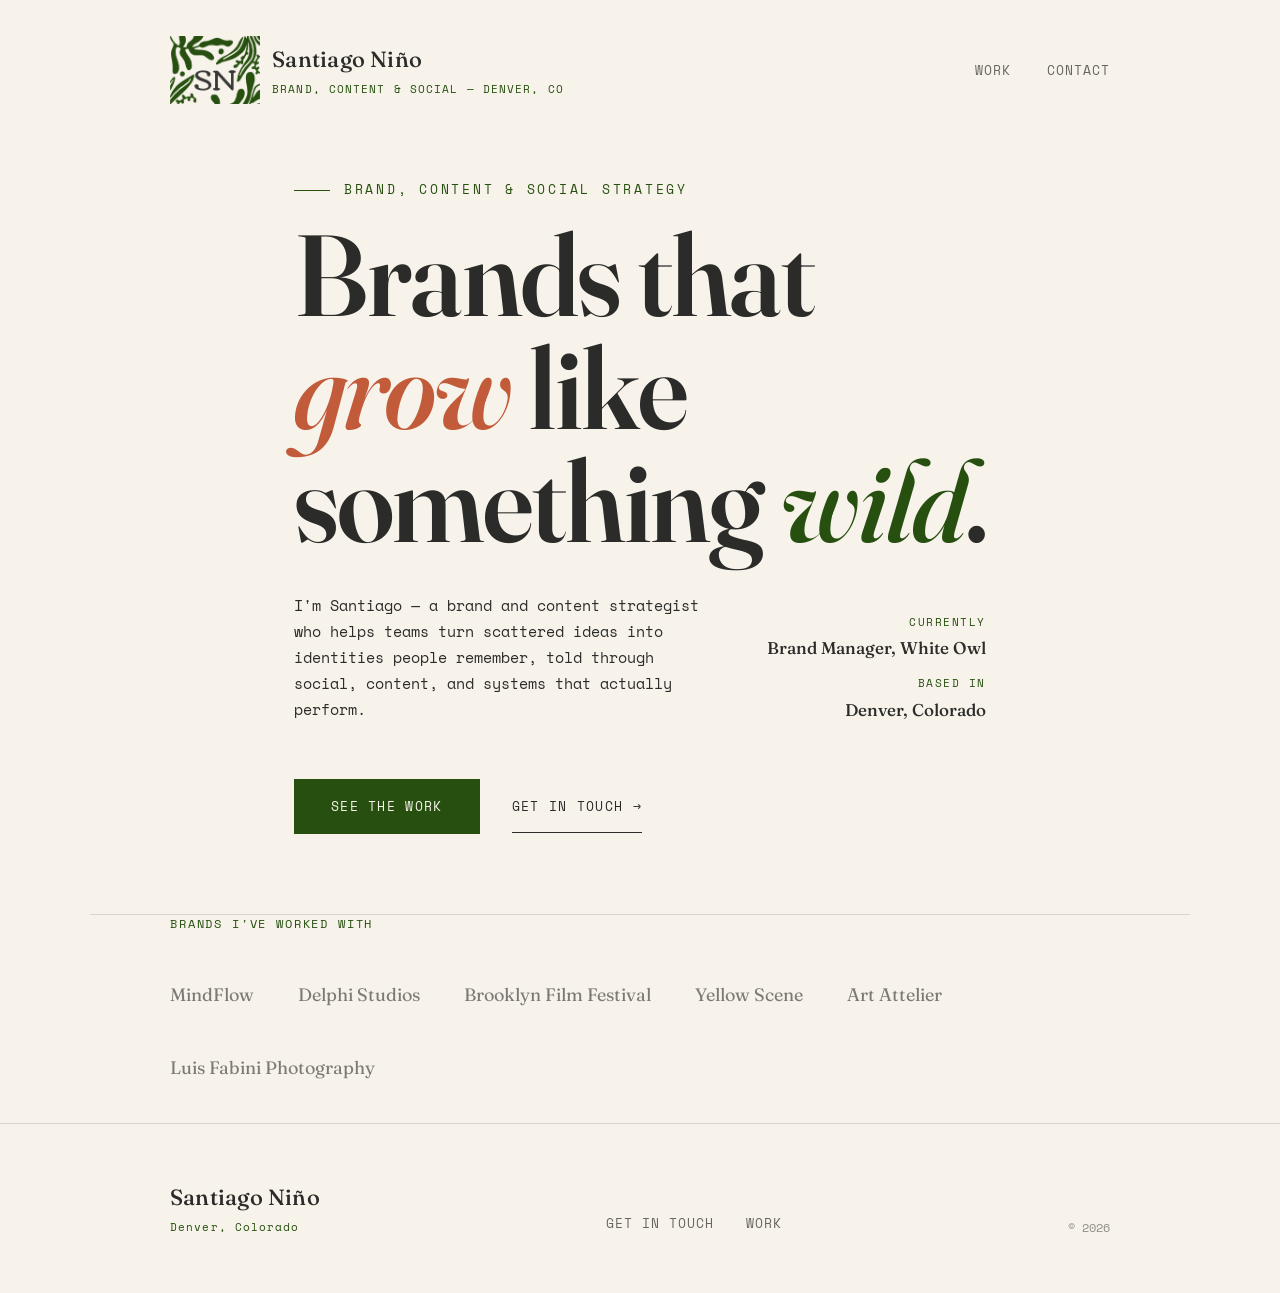
==== index.html @ 10a429a7 "Add files via upload" ====
<!DOCTYPE html>
<html lang="en">
<head>
<meta charset="UTF-8">
<meta name="viewport" content="width=device-width, initial-scale=1.0">
<title>Santiago Niño — Brand, Content & Social</title>
<meta name="description" content="Santiago Niño is a brand and content strategist based in Denver, Colorado, helping teams turn scattered ideas into identities people remember.">
<link rel="canonical" href="https://ageofdust.github.io/santiago-portfolio/">
<meta property="og:title" content="Santiago Niño — Brand, Content & Social">
<meta property="og:description" content="Santiago Niño is a brand and content strategist based in Denver, Colorado, helping teams turn scattered ideas into identities people remember.">
<meta property="og:type" content="website">
<meta name="twitter:card" content="summary">
<link rel="icon" type="image/png" href="[data-uri]">
<link rel="preconnect" href="https://fonts.googleapis.com">
<link rel="preconnect" href="https://fonts.gstatic.com" crossorigin>
<link href="https://fonts.googleapis.com/css2?family=Fraunces:ital,opsz,wght@0,9..144,300;0,9..144,400;0,9..144,500;0,9..144,600;0,9..144,900;1,9..144,400;1,9..144,500&family=Space+Mono:wght@400;700&display=swap" rel="stylesheet">
<link rel="stylesheet" href="css/styles.css">
</head>
<body data-section="">

<header>
  <div class="wrap nav">
    <a href="index.html" class="brand-link"><img src="[data-uri]" alt="Santiago Niño logo" class="brand-logo"><div class="brand-text"><span class="brand-name">Santiago Niño</span><span class="brand-year">BRAND, CONTENT &amp; SOCIAL — DENVER, CO</span></div></a>
    <nav class="nav-links">
      <a href="work/index.html" data-nav-link="work">Work</a>
      <a href="contact/index.html" data-nav-link="contact">Contact</a>
    </nav>
    <button class="menu-toggle" onclick="toggleMenu()" aria-label="Toggle menu">
      <span></span><span></span>
    </button>
  </div>
  <nav class="mobile-menu" id="mobile-menu">
    <a href="work/index.html" data-nav-link="work">Work</a>
    <a href="contact/index.html" data-nav-link="contact">Contact</a>
  </nav>
</header>

<main>
    <section class="hero">
      <div class="wrap hero-canvas">

        <div class="hero-content">
          <div class="eyebrow">Brand, content &amp; social strategy</div>
          <h1>
            <span class="line">Brands that</span>
            <span class="line"><span class="accent-rust">grow</span> like</span>
            <span class="line">something <span class="accent">wild</span>.</span>
          </h1>

          <div class="hero-sub-row">
            <p class="hero-sub">I'm Santiago — a brand and content strategist who helps teams turn scattered ideas into identities people remember, told through social, content, and systems that actually perform.</p>
            <div class="hero-meta">
              <div class="hero-meta-item">
                <span class="hero-meta-label">Currently</span>
                <span class="hero-meta-value">Brand Manager, White Owl</span>
              </div>
              <div class="hero-meta-item">
                <span class="hero-meta-label">Based in</span>
                <span class="hero-meta-value">Denver, Colorado</span>
              </div>
            </div>
          </div>

          <div class="cta-row">
            <a href="work/index.html" class="btn-primary">See the work</a>
            <a href="contact/index.html" class="btn-outline">Get in touch <span aria-hidden="true">→</span></a>
          </div>
        </div>

      </div>

      <div class="wrap strip">
        <div class="strip-inner">
          <div class="strip-label">Brands I've worked with</div>
          <div class="strip-items">
            <span>MindFlow</span>
            <span>Delphi Studios</span>
            <span>Brooklyn Film Festival</span>
            <span>Yellow Scene</span>
            <span>Art Attelier</span>
            <span>Luis Fabini Photography</span>
          </div>
        </div>
      </div>
    </section>

</main>

<footer>
  <div class="wrap footer-inner">
    <div>
      <div class="brand-name">Santiago Niño</div>
      <span class="brand-year">Denver, Colorado</span>
    </div>
    <div class="footer-links">
      <a href="contact/index.html">Get in Touch</a>
      <a href="work/index.html">Work</a>
    </div>
    <div class="footer-meta">© 2026</div>
  </div>
</footer>

<script src="js/main.js" defer></script>

</body>
</html>
---- css/styles.css ----
:root {
    --paper: #F7F3EA;
    --forest: #274F10;
    --forest-deep: #1B380A;
    --rust: #C25B3A;
    --gold: #D4A24E;
    --charcoal: #2B2B2A;

    --font-display: 'Fraunces', serif;
    --font-mono: 'Space Mono', monospace;
  }

  * { margin: 0; padding: 0; box-sizing: border-box; }

  html { scroll-behavior: smooth; }

  body {
    background: var(--paper);
    color: var(--charcoal);
    font-family: var(--font-mono);
    line-height: 1.6;
    font-size: 15px;
    overflow-x: hidden;
  }

  a { color: inherit; text-decoration: none; }

  .wrap {
    max-width: 1100px;
    margin: 0 auto;
    padding: 0 48px;
  }

  /* ---------- HEADER ---------- */
  header {
    position: relative;
    z-index: 20;
    padding: 36px 0;
  }

  .nav {
    display: flex;
    align-items: center;
    justify-content: space-between;
  }

  .brand-link {
    display: flex;
    align-items: center;
    gap: 12px;
    text-decoration: none;
    color: inherit;
  }

  .brand-logo {
    width: auto;
    height: 68px;
    display: block;
    flex-shrink: 0;
  }

  .brand-text {
    display: flex;
    flex-direction: column;
  }

  .brand-name {
    font-family: var(--font-display);
    font-size: 22px;
    font-weight: 500;
    letter-spacing: 0.01em;
  }

  .brand-year {
    font-family: var(--font-mono);
    font-size: 11px;
    letter-spacing: 0.1em;
    color: var(--forest);
    margin-top: 4px;
    display: block;
  }

  .nav-links {
    display: flex;
    align-items: center;
    gap: 36px;
    font-size: 12.5px;
    letter-spacing: 0.08em;
    text-transform: uppercase;
    padding-top: 4px;
  }

  .nav-links a {
    opacity: 0.7;
    transition: opacity 0.2s ease;
    border-bottom: 1px solid transparent;
    padding-bottom: 2px;
    cursor: pointer;
  }

  .nav-links a:hover,
  .nav-links a.is-active {
    opacity: 1;
    border-color: var(--forest);
  }

  /* ---------- MOBILE MENU ---------- */
  .menu-toggle {
    display: none;
    flex-direction: column;
    justify-content: center;
    gap: 6px;
    width: 32px;
    height: 32px;
    background: none;
    border: none;
    cursor: pointer;
    padding: 0;
  }

  .menu-toggle span {
    display: block;
    width: 100%;
    height: 1.5px;
    background: var(--charcoal);
    transition: transform 0.25s ease, opacity 0.25s ease;
  }

  .menu-toggle.is-open span:first-child {
    transform: translateY(3.5px) rotate(45deg);
  }

  .menu-toggle.is-open span:last-child {
    transform: translateY(-3.5px) rotate(-45deg);
  }

  .mobile-menu {
    display: none;
    flex-direction: column;
    max-height: 0;
    overflow: hidden;
    transition: max-height 0.3s ease;
    border-top: 1px solid rgba(43,43,42,0.15);
  }

  .mobile-menu.is-open {
    max-height: 220px;
  }

  .mobile-menu a {
    padding: 18px 24px;
    font-size: 13px;
    letter-spacing: 0.1em;
    text-transform: uppercase;
    color: var(--charcoal);
    opacity: 0.75;
    border-bottom: 1px solid rgba(43,43,42,0.1);
  }

  .mobile-menu a.is-active {
    opacity: 1;
    color: var(--forest);
  }

  /* ---------- SHARED EYEBROW ---------- */
  .eyebrow {
    font-family: var(--font-mono);
    font-size: 12.5px;
    letter-spacing: 0.22em;
    text-transform: uppercase;
    color: var(--forest);
    margin-bottom: 18px;
    display: flex;
    align-items: center;
    gap: 14px;
  }

  .eyebrow::before {
    content: '';
    display: block;
    width: 36px;
    height: 1px;
    background: var(--forest);
  }

  /* ---------- HERO (home view) ---------- */
  .hero {
    position: relative;
    padding: 40px 0 0;
    min-height: 72vh;
    display: flex;
    flex-direction: column;
    justify-content: center;
  }

  .hero-canvas {
    position: relative;
    min-height: 460px;
    display: flex;
    align-items: center;
  }

  .hero-content {
    position: relative;
    z-index: 5;
    max-width: 920px;
  }

  .hero h1 {
    font-family: var(--font-display);
    font-weight: 600;
    font-size: clamp(56px, 9vw, 124px);
    line-height: 0.98;
    letter-spacing: -0.015em;
    color: var(--charcoal);
  }

  .hero h1 .line {
    display: block;
  }

  .hero h1 .accent {
    font-style: italic;
    font-weight: 500;
    color: var(--forest);
  }

  .hero h1 .accent-rust {
    font-style: italic;
    font-weight: 500;
    color: var(--rust);
  }

  .hero-sub-row {
    display: flex;
    align-items: flex-end;
    justify-content: space-between;
    gap: 40px;
    margin-top: 36px;
    flex-wrap: wrap;
  }

  .hero-sub {
    font-family: var(--font-mono);
    font-size: 14.5px;
    line-height: 1.8;
    max-width: 420px;
    color: var(--charcoal);
  }

  .hero-meta {
    display: flex;
    flex-direction: column;
    gap: 14px;
    font-size: 12.5px;
    text-align: right;
    min-width: 200px;
  }

  .hero-meta-item {
    display: flex;
    flex-direction: column;
    gap: 3px;
  }

  .hero-meta-label {
    text-transform: uppercase;
    letter-spacing: 0.14em;
    color: var(--forest);
    font-size: 11px;
  }

  .hero-meta-value {
    font-family: var(--font-display);
    font-size: 17px;
    font-weight: 500;
    color: var(--charcoal);
  }

  /* ---------- CTA ROW ---------- */
  .cta-row {
    display: flex;
    align-items: center;
    gap: 32px;
    margin-top: 56px;
  }

  .btn-primary {
    background: var(--forest);
    color: var(--paper);
    padding: 16px 36px;
    font-family: var(--font-mono);
    font-size: 13px;
    letter-spacing: 0.1em;
    text-transform: uppercase;
    transition: background 0.2s ease, transform 0.15s ease;
    display: inline-block;
    border: 1px solid var(--forest);
    cursor: pointer;
  }

  .btn-primary:hover {
    background: var(--forest-deep);
    transform: translateY(-2px);
  }

  .btn-outline {
    font-family: var(--font-mono);
    font-size: 13px;
    letter-spacing: 0.1em;
    text-transform: uppercase;
    display: inline-flex;
    align-items: center;
    gap: 10px;
    padding: 16px 0;
    border-bottom: 1px solid var(--charcoal);
    transition: color 0.2s ease, border-color 0.2s ease;
    cursor: pointer;
  }

  .btn-outline:hover {
    color: var(--rust);
    border-color: var(--rust);
  }

  /* ---------- STRIP ---------- */
  .strip {
    border-top: 1px solid rgba(43,43,42,0.15);
    margin-top: 80px;
    padding: 28px 0;
  }

  .strip-inner {
    display: flex;
    align-items: center;
    gap: 48px;
    flex-wrap: wrap;
    justify-content: space-between;
  }

  .strip-label {
    font-size: 11.5px;
    letter-spacing: 0.16em;
    text-transform: uppercase;
    color: var(--forest);
    white-space: nowrap;
  }

  .strip-items {
    display: flex;
    gap: 44px;
    flex-wrap: wrap;
    font-family: var(--font-display);
    font-size: 18px;
    color: var(--charcoal);
    opacity: 0.6;
  }

  /* ---------- PAGE INTRO (work view) ---------- */
  .page-intro {
    padding: 40px 0 64px;
  }

  .page-intro h1 {
    font-family: var(--font-display);
    font-weight: 600;
    font-size: clamp(44px, 6.4vw, 84px);
    line-height: 1.04;
    letter-spacing: -0.01em;
    max-width: 760px;
  }

  .page-intro h1 .accent {
    font-style: italic;
    font-weight: 500;
    color: var(--forest);
  }

  .page-intro-sub {
    margin-top: 28px;
    max-width: 480px;
    font-size: 14.5px;
    line-height: 1.8;
  }

  /* ---------- CONTACT VIEW ---------- */
  .contact-hero {
    padding: 64px 0 140px;
    min-height: 64vh;
    display: flex;
    align-items: center;
  }

  .contact-hero h1 {
    font-family: var(--font-display);
    font-weight: 600;
    font-size: clamp(48px, 7.5vw, 100px);
    line-height: 1.02;
    letter-spacing: -0.01em;
    margin-top: 4px;
  }

  .contact-sub {
    margin-top: 28px;
    max-width: 460px;
    font-size: 15px;
    line-height: 1.8;
    color: var(--charcoal);
    opacity: 0.8;
  }

  .contact-links {
    margin-top: 56px;
    display: flex;
    flex-direction: column;
    gap: 0;
  }

  .contact-link {
    display: flex;
    align-items: baseline;
    gap: 24px;
    padding: 26px 0;
    border-top: 1px solid rgba(43,43,42,0.15);
    transition: padding-left 0.25s ease, color 0.25s ease;
  }

  .contact-links .contact-link:last-child {
    border-bottom: 1px solid rgba(43,43,42,0.15);
  }

  .contact-link:hover {
    padding-left: 12px;
    color: var(--rust);
  }

  .contact-link-label {
    font-family: var(--font-mono);
    font-size: 12px;
    letter-spacing: 0.14em;
    text-transform: uppercase;
    color: var(--forest);
    width: 90px;
    flex-shrink: 0;
  }

  .contact-link:hover .contact-link-label {
    color: var(--rust);
  }

  .contact-link-value {
    font-family: var(--font-display);
    font-size: clamp(20px, 2.6vw, 30px);
    font-weight: 500;
  }

  /* ---------- PROJECT INDEX ---------- */
  .project-index {
    border-top: 1px solid rgba(43,43,42,0.15);
  }

  .project {
    display: grid;
    grid-template-columns: 90px 1.4fr 1fr auto;
    align-items: center;
    gap: 32px;
    padding: 38px 0;
    border-bottom: 1px solid rgba(43,43,42,0.15);
    transition: padding-left 0.25s ease, padding-right 0.25s ease, background 0.25s ease;
    position: relative;
  }

  .project:hover {
    background: rgba(39,79,16,0.05);
    padding-left: 16px;
    padding-right: 16px;
    margin: 0 -16px;
  }

  .project-num {
    font-family: var(--font-mono);
    font-size: 13px;
    color: var(--forest);
    letter-spacing: 0.05em;
  }

  .project-name {
    font-family: var(--font-display);
    font-weight: 500;
    font-size: clamp(28px, 4vw, 46px);
    line-height: 1.08;
    transition: color 0.25s ease, font-style 0.25s ease;
  }

  .project:hover .project-name {
    color: var(--rust);
    font-style: italic;
  }

  .project-meta {
    display: flex;
    flex-direction: column;
    gap: 6px;
  }

  .project-tag {
    display: inline-flex;
    align-items: center;
    gap: 8px;
    font-size: 11px;
    letter-spacing: 0.14em;
    text-transform: uppercase;
    color: var(--forest);
  }

  .project-tag.is-personal {
    color: var(--rust);
  }

  .project-tag::before {
    content: '';
    display: block;
    width: 7px;
    height: 7px;
    border-radius: 50%;
    background: currentColor;
  }

  .project-desc {
    font-size: 13.5px;
    color: var(--charcoal);
    opacity: 0.75;
    max-width: 320px;
    line-height: 1.7;
  }

  .project-arrow {
    font-family: var(--font-display);
    font-size: 28px;
    font-style: italic;
    color: var(--charcoal);
    opacity: 0;
    transform: translateX(-8px);
    transition: opacity 0.25s ease, transform 0.25s ease;
    justify-self: end;
  }

  .project:hover .project-arrow {
    opacity: 1;
    transform: translateX(0);
    color: var(--rust);
  }

  /* ---------- LEGEND ---------- */
  .legend {
    display: flex;
    gap: 32px;
    padding: 32px 0;
    flex-wrap: wrap;
  }

  .legend-item {
    display: flex;
    align-items: center;
    gap: 10px;
    font-size: 11px;
    letter-spacing: 0.14em;
    text-transform: uppercase;
    color: var(--charcoal);
    opacity: 0.6;
  }

  .legend-dot {
    width: 7px;
    height: 7px;
    border-radius: 50%;
    background: var(--forest);
    display: block;
  }

  .legend-dot.is-personal {
    background: var(--rust);
  }

  /* ---------- FOOTER ---------- */
  footer {
    border-top: 1px solid rgba(43,43,42,0.15);
    padding: 56px 0;
    margin-top: 40px;
  }

  .footer-inner {
    display: flex;
    align-items: flex-end;
    justify-content: space-between;
    flex-wrap: wrap;
    gap: 24px;
  }

  .footer-links {
    display: flex;
    gap: 32px;
    font-size: 12.5px;
    letter-spacing: 0.08em;
    text-transform: uppercase;
  }

  .footer-links a {
    opacity: 0.7;
    transition: opacity 0.2s ease;
    border-bottom: 1px solid transparent;
    padding-bottom: 2px;
  }

  .footer-links a:hover {
    opacity: 1;
    border-color: var(--forest);
  }

  .footer-meta {
    font-size: 12px;
    color: var(--charcoal);
    opacity: 0.5;
  }

  /* ---------- PROJECT HEADER (individual project view) ---------- */
  .project-header {
    padding: 40px 0 56px;
  }

  .back-link {
    display: inline-flex;
    align-items: center;
    gap: 8px;
    font-size: 12.5px;
    letter-spacing: 0.1em;
    text-transform: uppercase;
    color: var(--forest);
    margin-bottom: 36px;
    border-bottom: 1px solid transparent;
    padding-bottom: 2px;
    transition: border-color 0.2s ease;
  }

  .back-link:hover {
    border-color: var(--forest);
  }

  .project-header-row {
    display: flex;
    align-items: center;
    gap: 36px;
  }

  .project-header-top {
    display: flex;
    align-items: center;
    gap: 24px;
    flex-shrink: 0;
  }

  .project-logo {
    width: 104px;
    height: 104px;
    border-radius: 22px;
    object-fit: cover;
    flex-shrink: 0;
    box-shadow: 0 8px 28px rgba(43,43,42,0.18);
  }

  .project-logo--wide {
    width: 168px;
    height: 90px;
    border-radius: 14px;
  }

  .project-logo--placeholder {
    background: var(--forest);
    color: var(--paper);
    display: flex;
    align-items: center;
    justify-content: center;
    font-family: var(--font-display);
    font-weight: 600;
    font-size: 30px;
    letter-spacing: 0.01em;
  }

  .project-header-top h1 {
    font-family: var(--font-display);
    font-weight: 600;
    font-size: clamp(32px, 4.4vw, 50px);
    line-height: 1.04;
    letter-spacing: -0.01em;
    white-space: nowrap;
  }

  .project-header-text {
    max-width: 560px;
  }

  .project-header-text .project-tag {
    margin-bottom: 10px;
  }

  .project-header-text p {
    font-size: 14.5px;
    line-height: 1.8;
    color: var(--charcoal);
    opacity: 0.85;
  }

  /* ---------- ACCORDION ---------- */
  .accordion-section {
    padding-bottom: 100px;
  }

  .accordion-item {
    border-top: 1px solid rgba(43,43,42,0.15);
  }

  .accordion-item:last-child {
    border-bottom: 1px solid rgba(43,43,42,0.15);
  }

  .accordion-trigger {
    width: 100%;
    display: flex;
    align-items: center;
    gap: 28px;
    padding: 30px 0;
    background: none;
    border: none;
    cursor: pointer;
    font-family: var(--font-mono);
    text-align: left;
    color: var(--charcoal);
    transition: padding-left 0.2s ease;
  }

  .accordion-trigger:hover {
    padding-left: 8px;
  }

  .accordion-num {
    font-size: 13px;
    color: var(--forest);
    letter-spacing: 0.05em;
  }

  .accordion-title {
    font-family: var(--font-display);
    font-weight: 500;
    font-size: clamp(24px, 3vw, 34px);
    flex: 1;
    transition: color 0.2s ease;
  }

  .accordion-trigger:hover .accordion-title {
    color: var(--rust);
  }

  .accordion-icon {
    font-family: var(--font-mono);
    font-size: 22px;
    color: var(--forest);
    transition: transform 0.25s ease;
    width: 24px;
    text-align: center;
  }

  .accordion-item.is-open .accordion-icon {
    transform: rotate(45deg);
  }

  .accordion-panel {
    max-height: 0;
    overflow: hidden;
    transition: max-height 0.35s ease;
  }

  .accordion-panel-inner {
    padding: 0 0 44px;
    display: flex;
    flex-direction: column;
    gap: 24px;
  }

  .accordion-visual {
    background: var(--card, #F1EDE3);
    background: rgba(39,79,16,0.06);
    border: 1px dashed rgba(39,79,16,0.3);
    border-radius: 14px;
    min-height: 280px;
    display: flex;
    align-items: center;
    justify-content: center;
  }

  .visual-placeholder {
    font-size: 12px;
    letter-spacing: 0.12em;
    text-transform: uppercase;
    color: var(--forest);
    opacity: 0.6;
  }

  .accordion-panel-inner p {
    font-size: 14px;
    line-height: 1.8;
    color: var(--charcoal);
    opacity: 0.8;
    max-width: 640px;
  }

  .article-link {
    display: inline-flex;
    align-items: center;
    gap: 8px;
    font-family: var(--font-mono);
    font-size: 13px;
    letter-spacing: 0.08em;
    text-transform: uppercase;
    color: var(--forest);
    border-bottom: 1px solid var(--forest);
    padding-bottom: 3px;
    align-self: flex-start;
    transition: color 0.2s ease, border-color 0.2s ease;
  }

  .article-link:hover {
    color: var(--rust);
    border-color: var(--rust);
  }

  /* ---------- RESPONSIVE ---------- */
  @media (max-width: 980px) {
    .nav { align-items: center; }
    .nav-links { display: none; }
    .menu-toggle { display: flex; }
    .mobile-menu { display: flex; }
    .hero { min-height: auto; padding: 20px 0 60px; }
    .hero-canvas { min-height: auto; }
    .hero-sub-row { flex-direction: column; align-items: flex-start; }
    .hero-meta { flex-direction: row; text-align: left; gap: 32px; }
    .cta-row { flex-direction: column; align-items: flex-start; gap: 20px; }
    .wrap { padding: 0 24px; }

    .project {
      grid-template-columns: 48px 1fr;
      grid-template-areas:
        "num name"
        ". meta"
        ". desc"
        ". arrow";
      row-gap: 10px;
    }
    .project-num { grid-area: num; }
    .project-name { grid-area: name; }
    .project-meta { grid-area: meta; }
    .project-desc { grid-area: desc; max-width: none; }
    .project-arrow { grid-area: arrow; justify-self: start; }
    .contact-hero { padding: 40px 0 80px; min-height: auto; }
    .contact-link { flex-direction: column; gap: 8px; }
    .contact-link-label { width: auto; }

    .project-header-row { flex-direction: column; align-items: flex-start; gap: 18px; }
    .project-header-top { gap: 16px; }
    .project-logo { width: 72px; height: 72px; border-radius: 16px; }
    .project-header-top h1 { font-size: 28px; white-space: normal; }
    .accordion-trigger { gap: 16px; }
    .accordion-visual { min-height: 200px; }
    .project-logo--wide { width: 130px; height: 70px; }
  }

  @media (max-width: 480px) {
    .wrap { padding: 0 20px; }
    .hero h1 { font-size: 40px; }
    .hero-sub { font-size: 14px; }
    .hero-meta { flex-direction: column; gap: 16px; }
    .btn-primary, .btn-outline { width: 100%; justify-content: center; text-align: center; }
    .cta-row { width: 100%; }
    .strip-inner { flex-direction: column; align-items: flex-start; gap: 16px; }
    .strip-items { gap: 20px 28px; font-size: 16px; }
    .page-intro h1 { font-size: 30px; }
    .contact-hero h1 { font-size: 36px; }
    .contact-link-value { font-size: 18px; word-break: break-word; }
    .accordion-trigger { gap: 10px; padding: 22px 0; }
    .accordion-title { font-size: 19px; }
    .accordion-icon { font-size: 18px; width: 18px; }
    .project-name { font-size: 24px; }
    .project-header-top h1 { font-size: 24px; }
    .project-logo { width: 60px; height: 60px; border-radius: 14px; }
    .project-logo--wide { width: 110px; height: 60px; }
  }

  @media (min-width: 1280px) {
    .wrap {
      padding: 0 80px;
    }
  }

  @media (min-width: 1440px) {
    .wrap {
      padding: 0 120px;
    }
  }
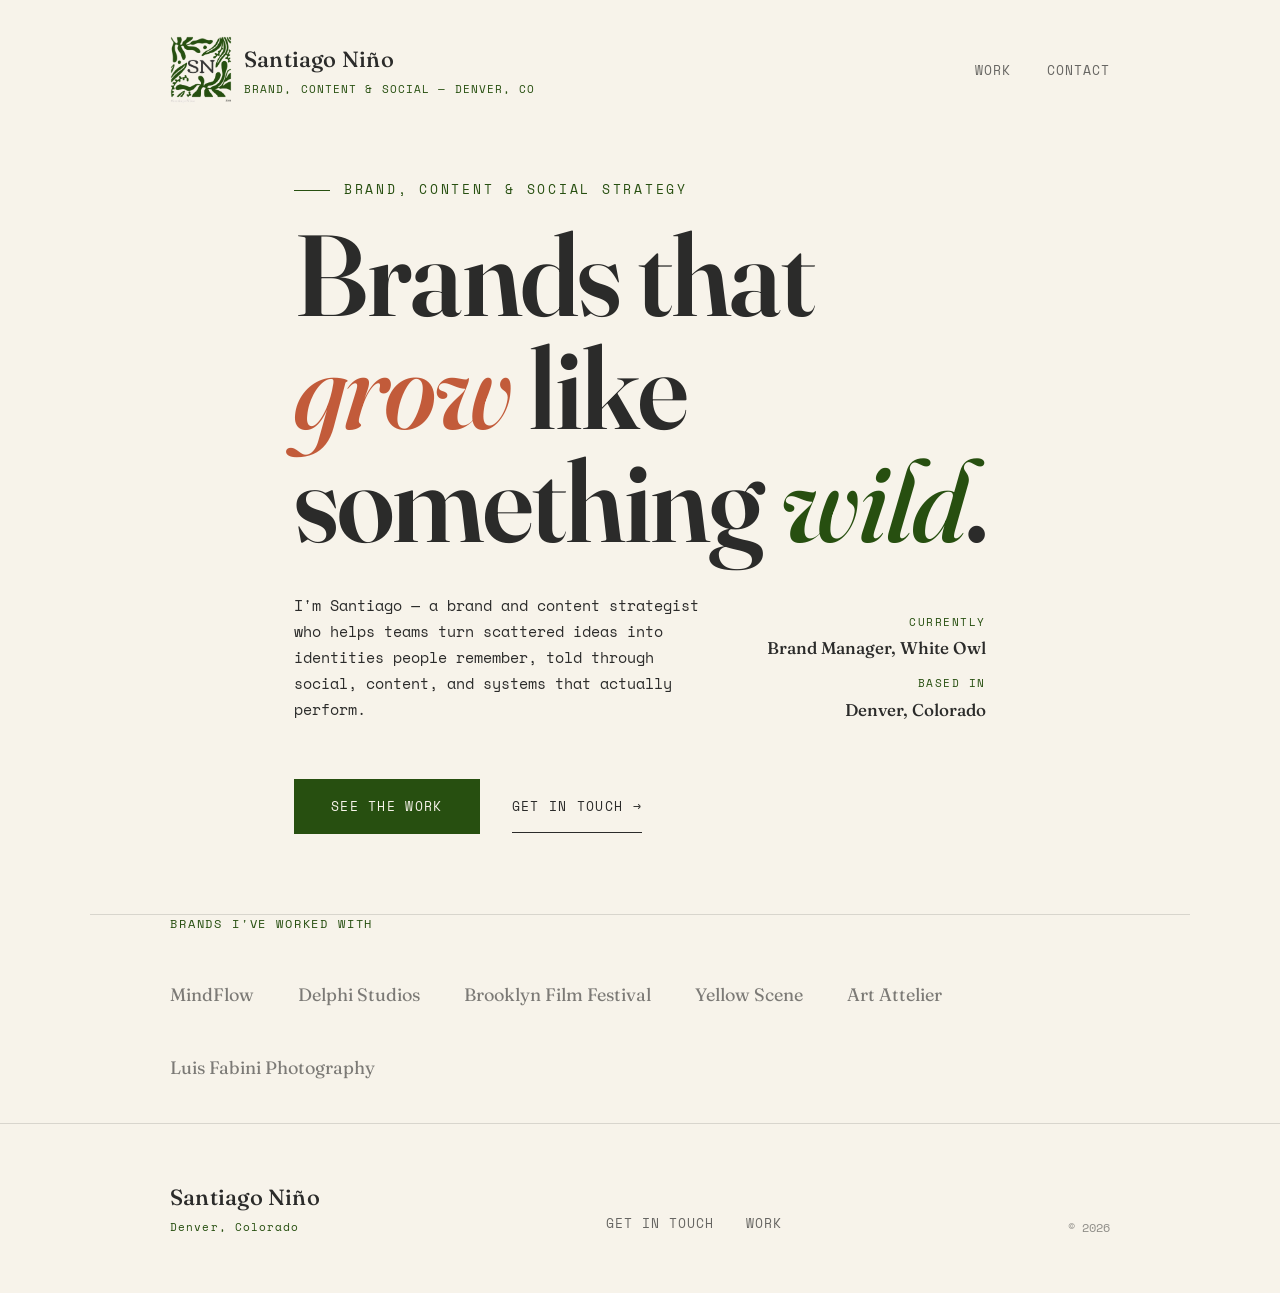
==== commit 8273d423: "Add files via upload" ====
--- a/index.html
+++ b/index.html
@@ -5,7 +5,7 @@
 <meta name="viewport" content="width=device-width, initial-scale=1.0">
 <title>Santiago Niño — Brand, Content & Social</title>
 <meta name="description" content="Santiago Niño is a brand and content strategist based in Denver, Colorado, helping teams turn scattered ideas into identities people remember.">
-<link rel="canonical" href="https://ageofdust.github.io/santiago-portfolio/">
+<link rel="canonical" href="https://ageofdust.github.io/">
 <meta property="og:title" content="Santiago Niño — Brand, Content & Social">
 <meta property="og:description" content="Santiago Niño is a brand and content strategist based in Denver, Colorado, helping teams turn scattered ideas into identities people remember.">
 <meta property="og:type" content="website">
@@ -20,7 +20,7 @@
 
 <header>
   <div class="wrap nav">
-    <a href="index.html" class="brand-link"><img src="[data-uri]" alt="Santiago Niño logo" class="brand-logo"><div class="brand-text"><span class="brand-name">Santiago Niño</span><span class="brand-year">BRAND, CONTENT &amp; SOCIAL — DENVER, CO</span></div></a>
+    <a href="index.html" class="brand-link"><img src="img/logo.png" alt="Santiago Niño logo" class="brand-logo"><div class="brand-text"><span class="brand-name">Santiago Niño</span><span class="brand-year">BRAND, CONTENT &amp; SOCIAL — DENVER, CO</span></div></a>
     <nav class="nav-links">
       <a href="work/index.html" data-nav-link="work">Work</a>
       <a href="contact/index.html" data-nav-link="contact">Contact</a>
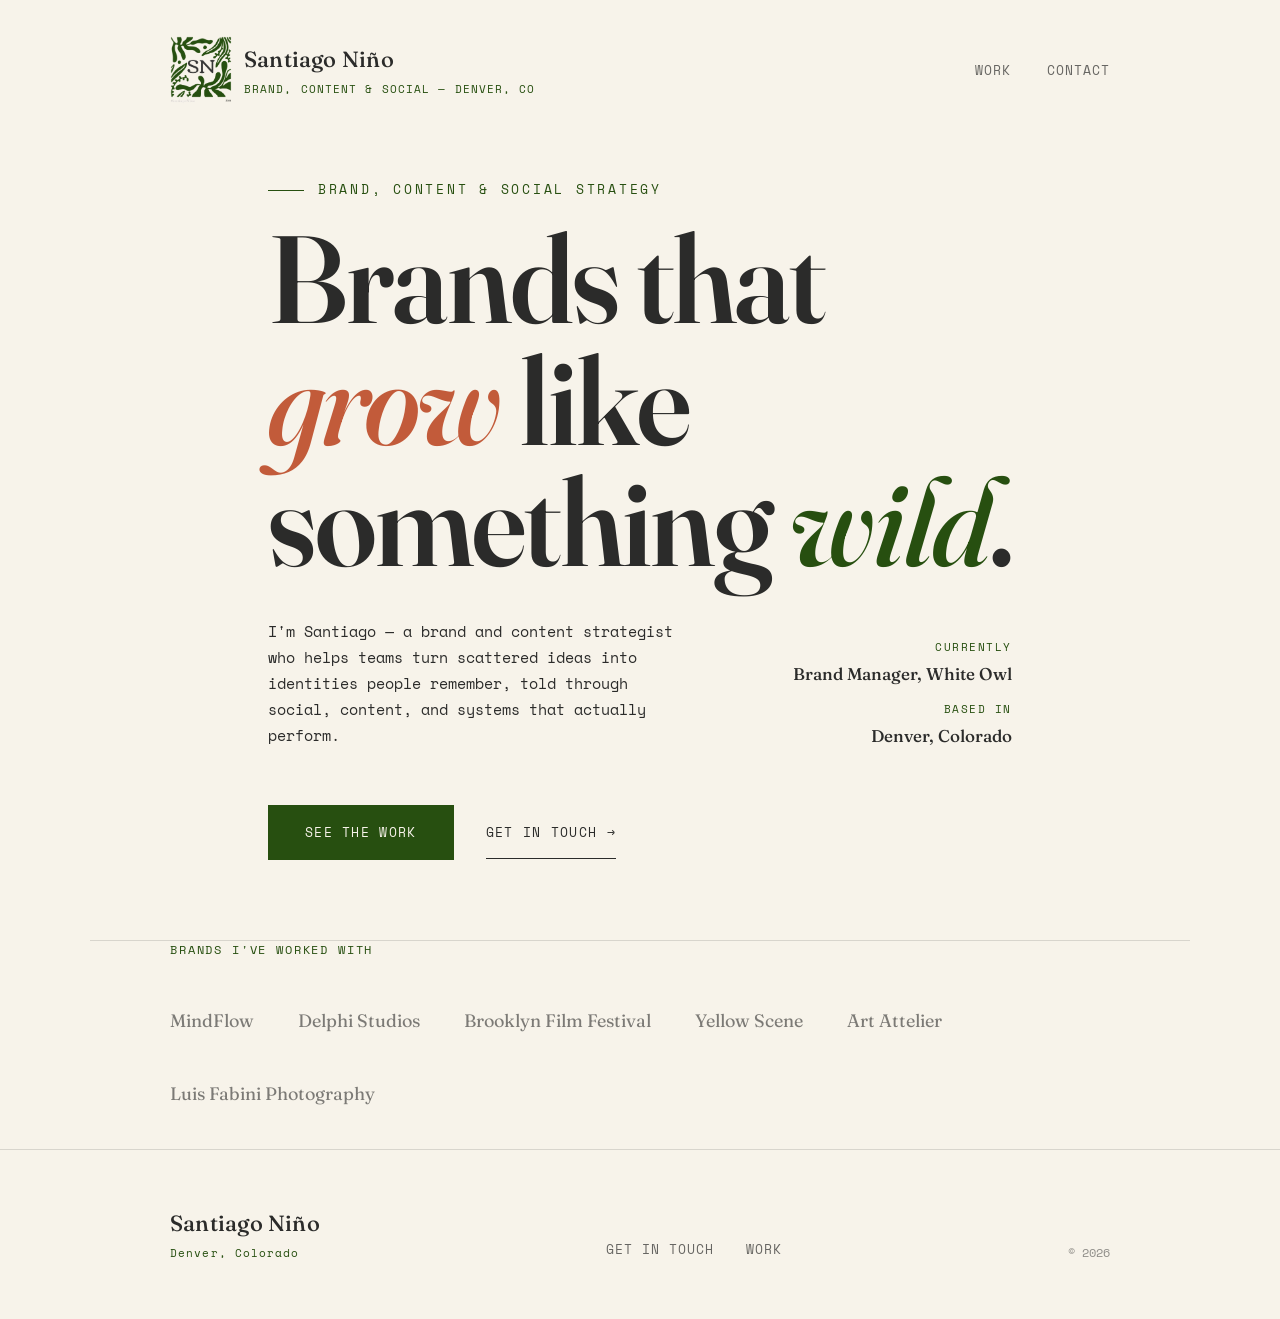
==== commit a580258d: "Add files via upload" ====
--- a/index.html
+++ b/index.html
@@ -10,7 +10,7 @@
 <meta property="og:description" content="Santiago Niño is a brand and content strategist based in Denver, Colorado, helping teams turn scattered ideas into identities people remember.">
 <meta property="og:type" content="website">
 <meta name="twitter:card" content="summary">
-<link rel="icon" type="image/png" href="[data-uri]">
+<link rel="icon" type="image/png" href="img/logo.png">
 <link rel="preconnect" href="https://fonts.googleapis.com">
 <link rel="preconnect" href="https://fonts.gstatic.com" crossorigin>
 <link href="https://fonts.googleapis.com/css2?family=Fraunces:ital,opsz,wght@0,9..144,300;0,9..144,400;0,9..144,500;0,9..144,600;0,9..144,900;1,9..144,400;1,9..144,500&family=Space+Mono:wght@400;700&display=swap" rel="stylesheet">
@@ -20,7 +20,7 @@
 
 <header>
   <div class="wrap nav">
-    <a href="index.html" class="brand-link"><img src="img/logo.png" alt="Santiago Niño logo" class="brand-logo"><div class="brand-text"><span class="brand-name">Santiago Niño</span><span class="brand-year">BRAND, CONTENT &amp; SOCIAL — DENVER, CO</span></div></a>
+    <a href="index.html" class="brand-link"><img src="img/logo-header.png" alt="Santiago Niño logo" class="brand-logo"><div class="brand-text"><span class="brand-name">Santiago Niño</span><span class="brand-year">BRAND, CONTENT &amp; SOCIAL — DENVER, CO</span></div></a>
     <nav class="nav-links">
       <a href="work/index.html" data-nav-link="work">Work</a>
       <a href="contact/index.html" data-nav-link="contact">Contact</a>
--- a/css/styles.css
+++ b/css/styles.css
@@ -204,12 +204,13 @@
     position: relative;
     z-index: 5;
     max-width: 920px;
+    width: 100%;
   }
 
   .hero h1 {
     font-family: var(--font-display);
     font-weight: 600;
-    font-size: clamp(56px, 9vw, 124px);
+    font-size: clamp(44px, 10.5vw, 124px);
     line-height: 0.98;
     letter-spacing: -0.015em;
     color: var(--charcoal);
@@ -327,7 +328,8 @@
   .strip {
     border-top: 1px solid rgba(43,43,42,0.15);
     margin-top: 80px;
-    padding: 28px 0;
+    padding-top: 28px;
+    padding-bottom: 28px;
   }
 
   .strip-inner {
@@ -452,6 +454,41 @@
     font-family: var(--font-display);
     font-size: clamp(20px, 2.6vw, 30px);
     font-weight: 500;
+  }
+
+  /* contact page layout — photo sits beside the headline block */
+  .contact-layout {
+    display: grid;
+    grid-template-columns: 1fr 200px;
+    gap: 56px;
+    align-items: start;
+  }
+
+  .contact-photo-col { order: 2; padding-top: 8px; }
+
+  .contact-photo {
+    width: 200px;
+    height: 200px;
+    object-fit: cover;
+    object-position: center 10%;
+    display: block;
+    border-radius: 4px;
+  }
+
+  .contact-content-col { order: 1; min-width: 0; }
+
+  @media (max-width: 680px) {
+    .contact-layout {
+      grid-template-columns: 1fr;
+      gap: 32px;
+    }
+    .contact-photo-col { order: -1; }
+    .contact-photo {
+      width: 120px;
+      height: 120px;
+      border-radius: 50%;
+      object-position: center 12%;
+    }
   }
 
   /* ---------- PROJECT INDEX ---------- */
@@ -555,7 +592,8 @@
   .legend {
     display: flex;
     gap: 32px;
-    padding: 32px 0;
+    padding-top: 32px;
+    padding-bottom: 32px;
     flex-wrap: wrap;
   }
 
@@ -833,7 +871,237 @@
     border-color: var(--rust);
   }
 
-  /* ---------- RESPONSIVE ---------- */
+  /* ---------- EMAIL SHOWCASE ---------- */
+  .email-showcase {
+    display: flex;
+    flex-direction: column;
+    gap: 48px;
+    padding-bottom: 8px;
+  }
+
+  .email-card {
+    display: grid;
+    grid-template-columns: 1fr 1fr;
+    gap: 40px;
+    align-items: start;
+    padding: 32px;
+    background: rgba(39,79,16,0.04);
+    border: 1px solid rgba(39,79,16,0.15);
+    border-radius: 14px;
+  }
+
+  .email-card-meta { display: flex; flex-direction: column; gap: 14px; }
+  .email-card-eyebrow {
+    font-family: var(--font-mono);
+    font-size: 11px;
+    letter-spacing: 0.18em;
+    text-transform: uppercase;
+    color: var(--rust);
+  }
+  .email-card-title {
+    font-family: var(--font-display);
+    font-size: 22px;
+    font-weight: 500;
+    color: var(--ink);
+    line-height: 1.2;
+    margin: 0;
+  }
+  .email-card-body {
+    font-size: 14px;
+    line-height: 1.75;
+    color: var(--charcoal);
+    opacity: 0.85;
+    margin: 0;
+  }
+  .email-card-stats {
+    display: flex;
+    flex-wrap: wrap;
+    gap: 10px;
+    margin-top: 4px;
+  }
+  .email-stat {
+    font-family: var(--font-mono);
+    font-size: 10px;
+    letter-spacing: 0.1em;
+    text-transform: uppercase;
+    color: var(--forest);
+    border: 1px solid rgba(39,79,16,0.35);
+    padding: 5px 10px;
+    border-radius: 100px;
+  }
+
+  .email-preview-wrap {
+    position: relative;
+    border-radius: 8px;
+    overflow: hidden;
+    box-shadow: 0 8px 28px -8px rgba(30,23,53,0.18);
+    background: #f4f1ea;
+    height: 420px;
+  }
+  .email-preview-wrap iframe {
+    width: 600px;
+    height: 800px;
+    border: none;
+    transform: scale(0.56);
+    transform-origin: top left;
+    pointer-events: none;
+  }
+  .email-preview-link {
+    position: absolute;
+    inset: 0;
+    display: flex;
+    align-items: flex-end;
+    justify-content: flex-end;
+    padding: 14px;
+    background: linear-gradient(to top, rgba(30,23,53,0.3) 0%, transparent 40%);
+    opacity: 0;
+    transition: opacity 0.2s;
+  }
+  .email-preview-wrap:hover .email-preview-link { opacity: 1; }
+  .email-preview-link a {
+    font-family: var(--font-mono);
+    font-size: 11px;
+    letter-spacing: 0.1em;
+    text-transform: uppercase;
+    color: #fff;
+    background: rgba(30,23,53,0.75);
+    padding: 8px 14px;
+    border-radius: 100px;
+    text-decoration: none;
+    transition: background 0.2s;
+  }
+  .email-preview-link a:hover { background: var(--forest); }
+
+  .email-showcase-intro {
+    font-size: 14px;
+    line-height: 1.8;
+    color: var(--charcoal);
+    opacity: 0.8;
+    max-width: 640px;
+    margin: 0 0 8px;
+  }
+
+  /* ---------- MINDFLOW BLOG CARDS ---------- */
+  .mf-blog-intro {
+    font-size: 14px; line-height: 1.8; color: var(--charcoal);
+    opacity: 0.8; max-width: 640px; margin: 0 0 28px;
+  }
+  .mf-blog-grid {
+    display: grid; grid-template-columns: 1fr; gap: 1px;
+    background: rgba(39,79,16,0.12); margin-bottom: 24px;
+  }
+  .mf-blog-card {
+    background: var(--paper); padding: 26px 28px;
+    display: flex; flex-direction: column; gap: 8px; transition: background .15s;
+  }
+  .mf-blog-card:hover { background: rgba(39,79,16,0.04); }
+  .mf-blog-meta {
+    font-family: var(--font-mono); font-size: 11px;
+    letter-spacing: .08em; text-transform: uppercase;
+    color: var(--forest); opacity: 0.7; display: flex; gap: 14px;
+  }
+  .mf-blog-title {
+    font-family: var(--font-display); font-size: 18px;
+    font-weight: 500; line-height: 1.3; color: var(--charcoal);
+    text-decoration: none; display: block;
+  }
+  .mf-blog-title:hover { color: var(--rust); }
+  .mf-blog-excerpt {
+    font-size: 13.5px; line-height: 1.7;
+    color: var(--charcoal); opacity: 0.65; margin: 0;
+  }
+  .mf-blog-read {
+    font-family: var(--font-mono); font-size: 11px; letter-spacing: .1em;
+    text-transform: uppercase; color: var(--rust); text-decoration: none;
+    border-bottom: 1px solid currentColor; padding-bottom: 1px;
+    align-self: flex-start; margin-top: 4px; transition: opacity .2s;
+  }
+  .mf-blog-read:hover { opacity: .7; }
+  .mf-blog-footer {
+    display: flex; align-items: center; justify-content: space-between;
+    flex-wrap: wrap; gap: 12px; margin-top: 4px;
+  }
+  .mf-blog-status {
+    font-family: var(--font-mono); font-size: 10px; letter-spacing: .1em;
+    text-transform: uppercase; color: var(--forest); opacity: .45;
+  }
+  .mf-blog-status.is-live { color: var(--forest); opacity: .85; }
+  .mf-blog-status.is-error { color: var(--rust); opacity: .65; }
+
+  .mf-platform-label {
+    display: flex; align-items: center; gap: 10px; margin-bottom: 20px;
+    font-family: var(--font-mono); font-size: 11px; letter-spacing: .12em;
+    text-transform: uppercase; color: var(--forest);
+  }
+  .mf-platform-icon { font-size: 16px; line-height: 1; }
+  .mf-platform-label a { color: var(--forest); border-bottom: 1px solid currentColor; padding-bottom: 1px; }
+  .mf-platform-label a:hover { color: var(--rust); }
+
+  .mf-tiktok-placeholder {
+    background: rgba(39,79,16,.04); border: 1px dashed rgba(39,79,16,.25);
+    border-radius: 4px; padding: 20px; display: flex; align-items: center;
+    justify-content: center; min-height: 120px;
+  }
+  .mf-tiktok-placeholder a {
+    font-family: var(--font-mono); font-size: 12px; letter-spacing: .1em;
+    text-transform: uppercase; color: var(--forest);
+  }
+
+  /* ---------- MINDFLOW SOCIAL / VIDEO ---------- */
+  .mf-social-intro {
+    font-size: 14px; line-height: 1.8; color: var(--charcoal);
+    opacity: 0.8; max-width: 640px; margin: 0 0 32px;
+  }
+
+  .mf-role-strip {
+    display: flex; flex-wrap: wrap; gap: 10px; margin-bottom: 40px;
+  }
+  .mf-role-pill {
+    font-family: var(--font-mono); font-size: 10px; letter-spacing: .12em;
+    text-transform: uppercase; color: var(--forest);
+    border: 1px solid rgba(39,79,16,.35); padding: 6px 14px; border-radius: 100px;
+  }
+
+  .mf-video-grid {
+    display: grid;
+    grid-template-columns: repeat(3, 1fr);
+    gap: 24px;
+    align-items: start;
+  }
+
+  .mf-video-card { display: flex; flex-direction: column; gap: 14px; }
+
+  /* Override Instagram's own iframe dimensions to fill the column */
+  .mf-video-card .instagram-media {
+    min-width: 0 !important;
+    width: 100% !important;
+    max-width: 100% !important;
+    margin: 0 !important;
+  }
+
+  .mf-video-meta { display: flex; flex-direction: column; gap: 6px; }
+  .mf-video-label {
+    font-family: var(--font-mono); font-size: 10px; letter-spacing: .14em;
+    text-transform: uppercase; color: var(--rust); opacity: .8;
+  }
+  .mf-video-note {
+    font-size: 13px; line-height: 1.65; color: var(--charcoal); opacity: .65;
+  }
+
+  @media (max-width: 860px) {
+    .mf-video-grid { grid-template-columns: 1fr; max-width: 420px; }
+  }
+
+
+    .email-card { grid-template-columns: 1fr; }
+    .email-preview-wrap { height: 320px; }
+    .email-preview-wrap iframe {
+      width: 600px; height: 800px;
+      transform: scale(0.45); transform-origin: top left;
+    }
+  }
+
+
   @media (max-width: 980px) {
     .nav { align-items: center; }
     .nav-links { display: none; }
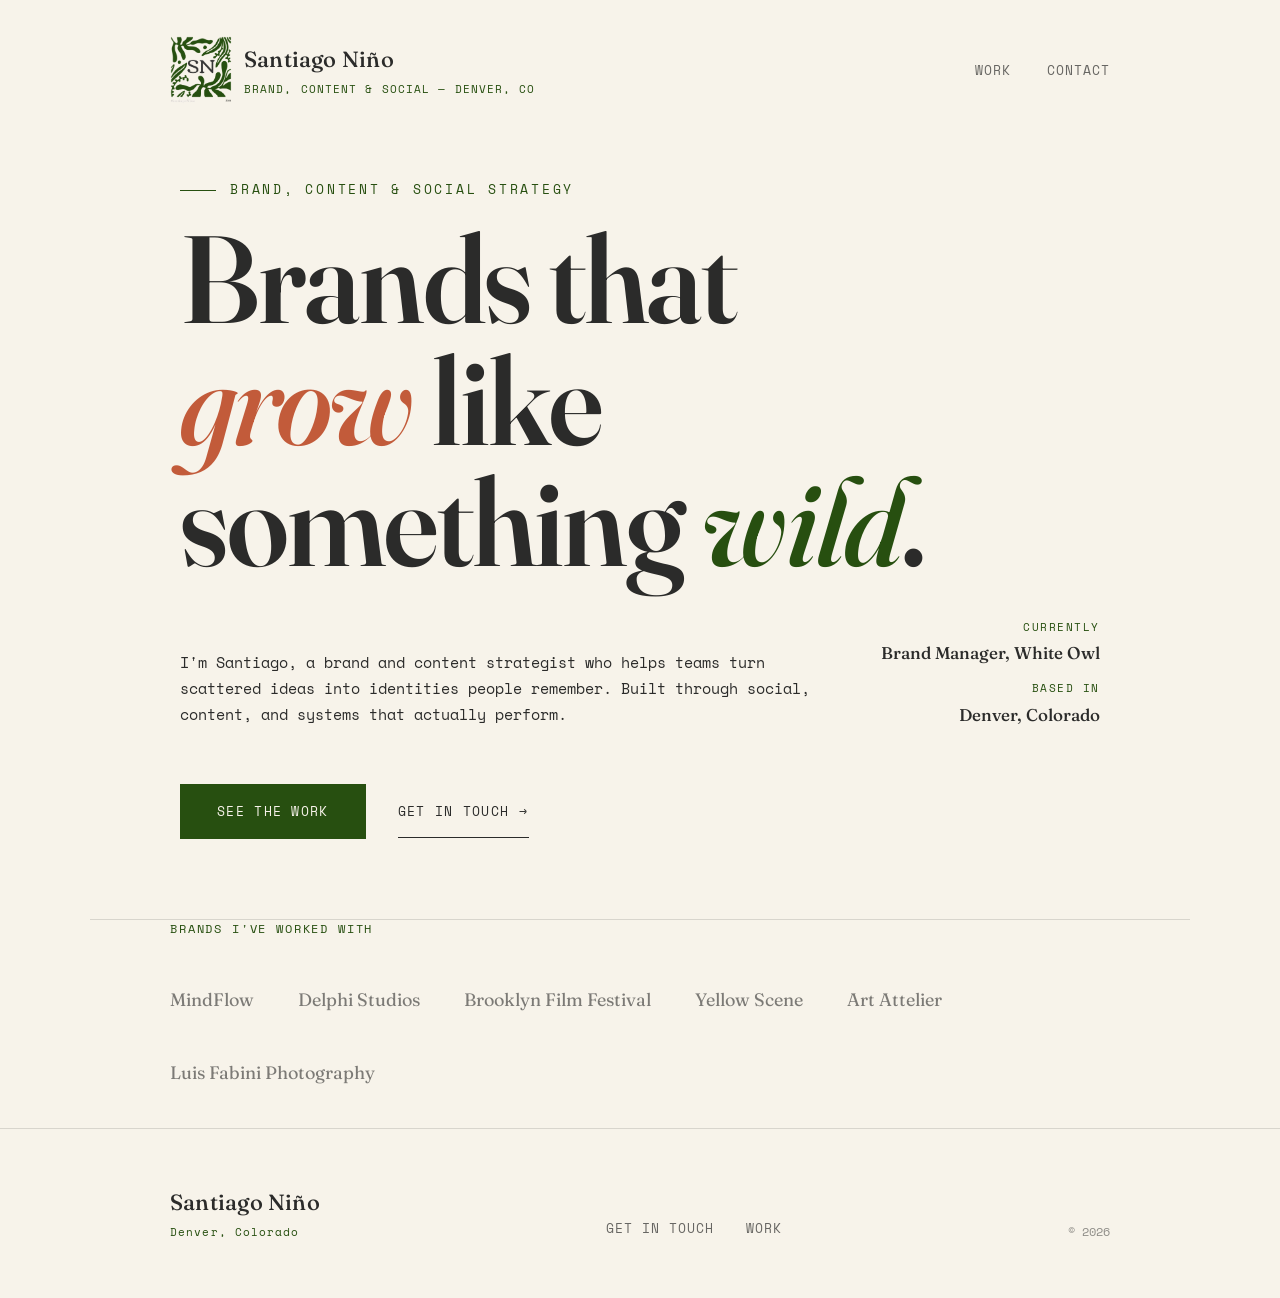
==== commit 1bcaef0c: "Add files via upload" ====
--- a/index.html
+++ b/index.html
@@ -48,7 +48,7 @@
           </h1>
 
           <div class="hero-sub-row">
-            <p class="hero-sub">I'm Santiago — a brand and content strategist who helps teams turn scattered ideas into identities people remember, told through social, content, and systems that actually perform.</p>
+            <p class="hero-sub">I'm Santiago, a brand and content strategist who helps teams turn scattered ideas into identities people remember. Built through social, content, and systems that actually perform.</p>
             <div class="hero-meta">
               <div class="hero-meta-item">
                 <span class="hero-meta-label">Currently</span>
--- a/css/styles.css
+++ b/css/styles.css
@@ -245,7 +245,8 @@
     font-family: var(--font-mono);
     font-size: 14.5px;
     line-height: 1.8;
-    max-width: 420px;
+    flex: 1;
+    min-width: 0;
     color: var(--charcoal);
   }
 
@@ -981,7 +982,63 @@
     margin: 0 0 8px;
   }
 
-  /* ---------- MINDFLOW BLOG CARDS ---------- */
+  /* ---------- STAT CARDS ---------- */
+  .stat-cards {
+    display: flex;
+    gap: 12px;
+    flex-wrap: wrap;
+    margin: 36px 0 0;
+  }
+  .stat-card {
+    flex: 1;
+    min-width: 140px;
+    padding: 20px 22px 18px;
+    background: rgba(39,79,16,0.06);
+    border: 1px solid rgba(39,79,16,0.18);
+    border-top: 3px solid var(--forest);
+    display: flex;
+    flex-direction: column;
+    gap: 5px;
+  }
+  .stat-card-value {
+    font-family: var(--font-display);
+    font-size: 44px;
+    font-weight: 500;
+    font-style: italic;
+    line-height: 1;
+    letter-spacing: -0.02em;
+    color: var(--charcoal);
+  }
+  .stat-card-value em {
+    font-size: 0.72em;
+    letter-spacing: 0;
+    font-style: italic;
+    color: var(--rust);
+  }
+  .stat-card-label {
+    font-family: var(--font-mono);
+    font-size: 10px;
+    letter-spacing: 0.14em;
+    text-transform: uppercase;
+    color: var(--forest);
+    line-height: 1.5;
+  }
+
+  /* stat cards inside accordion panels get tighter spacing */
+  .accordion-panel-inner .stat-cards { margin: 0 0 28px; }
+
+  @media (max-width: 980px) {
+    .stat-card { min-width: 120px; padding: 14px 16px; }
+    .stat-card-value { font-size: 34px; }
+    .stat-card-label { font-size: 9px; }
+  }
+  @media (max-width: 480px) {
+    .stat-card { flex: 0 0 calc(50% - 6px); min-width: 0; padding: 12px 14px; }
+    .stat-card-value { font-size: 28px; }
+    .stat-card-label { font-size: 9px; letter-spacing: 0.1em; }
+  }
+
+
   .mf-blog-intro {
     font-size: 14px; line-height: 1.8; color: var(--charcoal);
     opacity: 0.8; max-width: 640px; margin: 0 0 28px;
@@ -1092,7 +1149,7 @@
     .mf-video-grid { grid-template-columns: 1fr; max-width: 420px; }
   }
 
-
+  @media (max-width: 760px) {
     .email-card { grid-template-columns: 1fr; }
     .email-preview-wrap { height: 320px; }
     .email-preview-wrap iframe {
@@ -1103,34 +1160,67 @@
 
 
   @media (max-width: 980px) {
+    /* ── Prevent any horizontal overflow on mobile ── */
+    html, body { overflow-x: hidden; }
+    .wrap { overflow-x: hidden; }
+
     .nav { align-items: center; }
     .nav-links { display: none; }
     .menu-toggle { display: flex; }
     .mobile-menu { display: flex; }
     .hero { min-height: auto; padding: 20px 0 60px; }
     .hero-canvas { min-height: auto; }
-    .hero-sub-row { flex-direction: column; align-items: flex-start; }
-    .hero-meta { flex-direction: row; text-align: left; gap: 32px; }
+    /* Let headline reflow naturally — forced 3-line breaks leave
+       short lines ("grow like") isolated with blank space on the right */
+    .hero h1 .line { display: inline; }
+    .hero h1 .line::after { content: ' '; }
+    .hero-sub-row { flex-direction: column; align-items: flex-start; gap: 24px; }
+    .hero-sub { max-width: 100%; font-size: 14px; }
+    .hero-meta { flex-direction: row; text-align: left; gap: 32px; min-width: 0; }
     .cta-row { flex-direction: column; align-items: flex-start; gap: 20px; }
     .wrap { padding: 0 24px; }
 
+    /* ── Project list: stack everything vertically ── */
     .project {
-      grid-template-columns: 48px 1fr;
-      grid-template-areas:
-        "num name"
-        ". meta"
-        ". desc"
-        ". arrow";
-      row-gap: 10px;
+      display: flex;
+      flex-direction: column;
+      gap: 6px;
+      padding: 28px 0;
+      align-items: flex-start;
     }
-    .project-num { grid-area: num; }
-    .project-name { grid-area: name; }
-    .project-meta { grid-area: meta; }
-    .project-desc { grid-area: desc; max-width: none; }
-    .project-arrow { grid-area: arrow; justify-self: start; }
-    .contact-hero { padding: 40px 0 80px; min-height: auto; }
-    .contact-link { flex-direction: column; gap: 8px; }
-    .contact-link-label { width: auto; }
+    /* Disable the hover indent — it causes horizontal overflow */
+    .project:hover {
+      padding-left: 0;
+      padding-right: 0;
+      margin: 0;
+      background: rgba(39,79,16,0.04);
+    }
+    .project-num {
+      font-size: 11px;
+      opacity: 0.6;
+      margin-bottom: 2px;
+    }
+    .project-name {
+      font-size: clamp(22px, 6vw, 32px);
+      line-height: 1.1;
+      width: 100%;
+    }
+    .project-meta {
+      display: flex;
+      flex-direction: column;
+      gap: 6px;
+      width: 100%;
+      margin-top: 4px;
+    }
+    .project-desc {
+      max-width: none;
+      font-size: 13px;
+      line-height: 1.7;
+      opacity: 0.75;
+    }
+    .project-arrow {
+      display: none;
+    }
 
     .project-header-row { flex-direction: column; align-items: flex-start; gap: 18px; }
     .project-header-top { gap: 16px; }
@@ -1139,6 +1229,10 @@
     .accordion-trigger { gap: 16px; }
     .accordion-visual { min-height: 200px; }
     .project-logo--wide { width: 130px; height: 70px; }
+
+    /* ── Accordion panel inner fixes ── */
+    .accordion-panel-inner p { font-size: 13px; }
+    .accordion-section { overflow-x: hidden; }
   }
 
   @media (max-width: 480px) {
@@ -1151,15 +1245,23 @@
     .strip-inner { flex-direction: column; align-items: flex-start; gap: 16px; }
     .strip-items { gap: 20px 28px; font-size: 16px; }
     .page-intro h1 { font-size: 30px; }
+    .contact-hero { padding: 40px 0 80px; min-height: auto; }
+    .contact-link { flex-direction: column; gap: 8px; }
+    .contact-link-label { width: auto; }
     .contact-hero h1 { font-size: 36px; }
     .contact-link-value { font-size: 18px; word-break: break-word; }
     .accordion-trigger { gap: 10px; padding: 22px 0; }
     .accordion-title { font-size: 19px; }
     .accordion-icon { font-size: 18px; width: 18px; }
-    .project-name { font-size: 24px; }
+    .project-name { font-size: 22px; }
     .project-header-top h1 { font-size: 24px; }
     .project-logo { width: 60px; height: 60px; border-radius: 14px; }
     .project-logo--wide { width: 110px; height: 60px; }
+    /* Accordion panel inner: make all grids single column */
+    .accordion-panel-inner > div[style*="grid-template-columns"] { display: block !important; }
+    .project-header-row { gap: 14px; }
+    .project-header-text { width: 100%; }
+    .project-header-text p { font-size: 13px; line-height: 1.7; }
   }
 
   @media (min-width: 1280px) {
